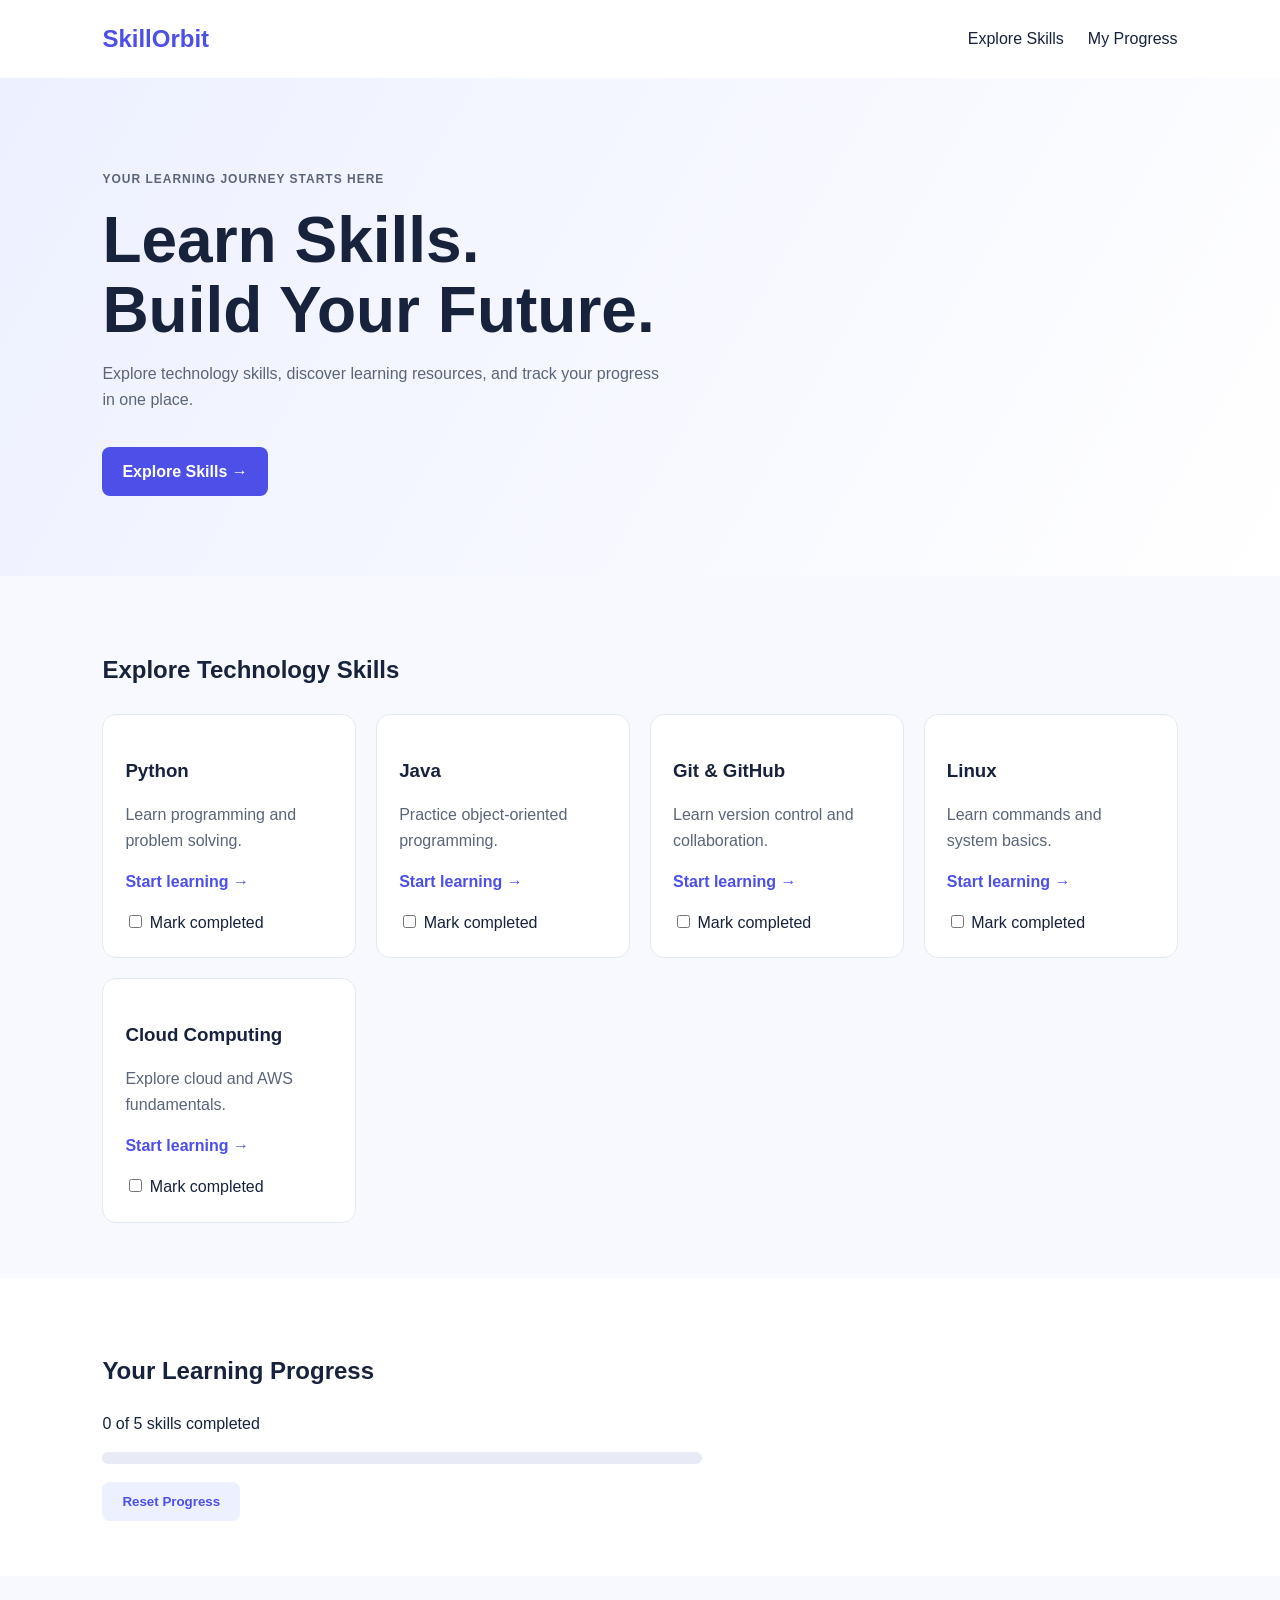
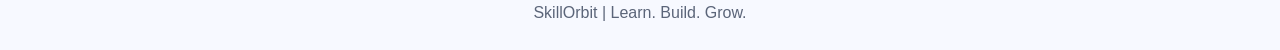
==== index.html @ 158125c5 "Build SkillOrbit website" ====
<!DOCTYPE html>
<html lang="en">
<head>
    <meta charset="UTF-8">
    <meta name="viewport" content="width=device-width, initial-scale=1.0">
    <title>SkillOrbit - Learn and Grow</title>
    <link rel="stylesheet" href="style.css">
</head>
<body>

    <header class="navbar">
        <a href="#" class="logo">SkillOrbit</a>
        <nav>
            <a href="#skills">Explore Skills</a>
            <a href="#progress">My Progress</a>
        </nav>
    </header>

    <main>
        <section class="hero">
            <p class="eyebrow">YOUR LEARNING JOURNEY STARTS HERE</p>
            <h1>Learn Skills.<br>Build Your Future.</h1>
            <p>
                Explore technology skills, discover learning resources,
                and track your progress in one place.
            </p>
            <a class="primary-btn" href="#skills">Explore Skills →</a>
        </section>

        <section id="skills" class="section">
            <h2>Explore Technology Skills</h2>
            <div id="skill-list" class="skill-grid"></div>
        </section>

        <section id="progress" class="section progress-section">
            <h2>Your Learning Progress</h2>
            <p id="progress-text">0 of 5 skills completed</p>

            <div class="progress-track">
                <div id="progress-bar"></div>
            </div>

            <button id="reset-btn">Reset Progress</button>
        </section>
    </main>

    <footer>
        SkillOrbit | Learn. Build. Grow.
    </footer>

    <script src="script.js"></script>
</body>
</html>
---- style.css ----
* {
    box-sizing: border-box;
}

html {
    scroll-behavior: smooth;
}

body {
    margin: 0;
    font-family: Arial, sans-serif;
    color: #17233c;
    background: #f7f9ff;
    line-height: 1.6;
}

.navbar {
    display: flex;
    justify-content: space-between;
    align-items: center;
    padding: 20px 8%;
    background: white;
}

.logo {
    font-size: 24px;
    font-weight: bold;
    color: #4c4fe8;
    text-decoration: none;
}

nav {
    display: flex;
    gap: 24px;
}

nav a {
    color: #17233c;
    text-decoration: none;
}

.hero {
    padding: 80px 8%;
    background: linear-gradient(120deg, #edf0ff, white);
}

.hero h1 {
    font-size: clamp(38px, 6vw, 64px);
    line-height: 1.1;
    margin: 15px 0;
}

.hero p {
    max-width: 560px;
    color: #5b6579;
}

.eyebrow {
    color: #4c4fe8;
    font-weight: bold;
    letter-spacing: 1px;
    font-size: 12px;
}

.primary-btn,
button {
    display: inline-block;
    margin-top: 18px;
    padding: 12px 20px;
    border: none;
    border-radius: 8px;
    cursor: pointer;
    text-decoration: none;
    font-weight: bold;
}

.primary-btn {
    color: white;
    background: #4c4fe8;
}

button {
    color: #4c4fe8;
    background: #edf0ff;
}

.section {
    padding: 55px 8%;
}

.skill-grid {
    display: grid;
    grid-template-columns: repeat(auto-fit, minmax(210px, 1fr));
    gap: 20px;
    margin-top: 25px;
}

.skill-card {
    padding: 22px;
    background: white;
    border: 1px solid #e4e8f2;
    border-radius: 14px;
}

.skill-card h3 {
    margin-bottom: 8px;
}

.skill-card p {
    color: #5b6579;
}

.skill-card a {
    color: #4c4fe8;
    font-weight: bold;
    text-decoration: none;
}

.skill-card label {
    display: block;
    margin-top: 15px;
    cursor: pointer;
}

.progress-section {
    background: white;
}

.progress-track {
    height: 12px;
    max-width: 600px;
    overflow: hidden;
    background: #e8ebf5;
    border-radius: 10px;
}

#progress-bar {
    width: 0;
    height: 100%;
    background: #4c4fe8;
    transition: width 0.3s;
}

footer {
    padding: 24px;
    text-align: center;
    color: #5b6579;
}

@media (max-width: 520px) {
    .navbar {
        align-items: flex-start;
        gap: 12px;
        flex-direction: column;
    }
}
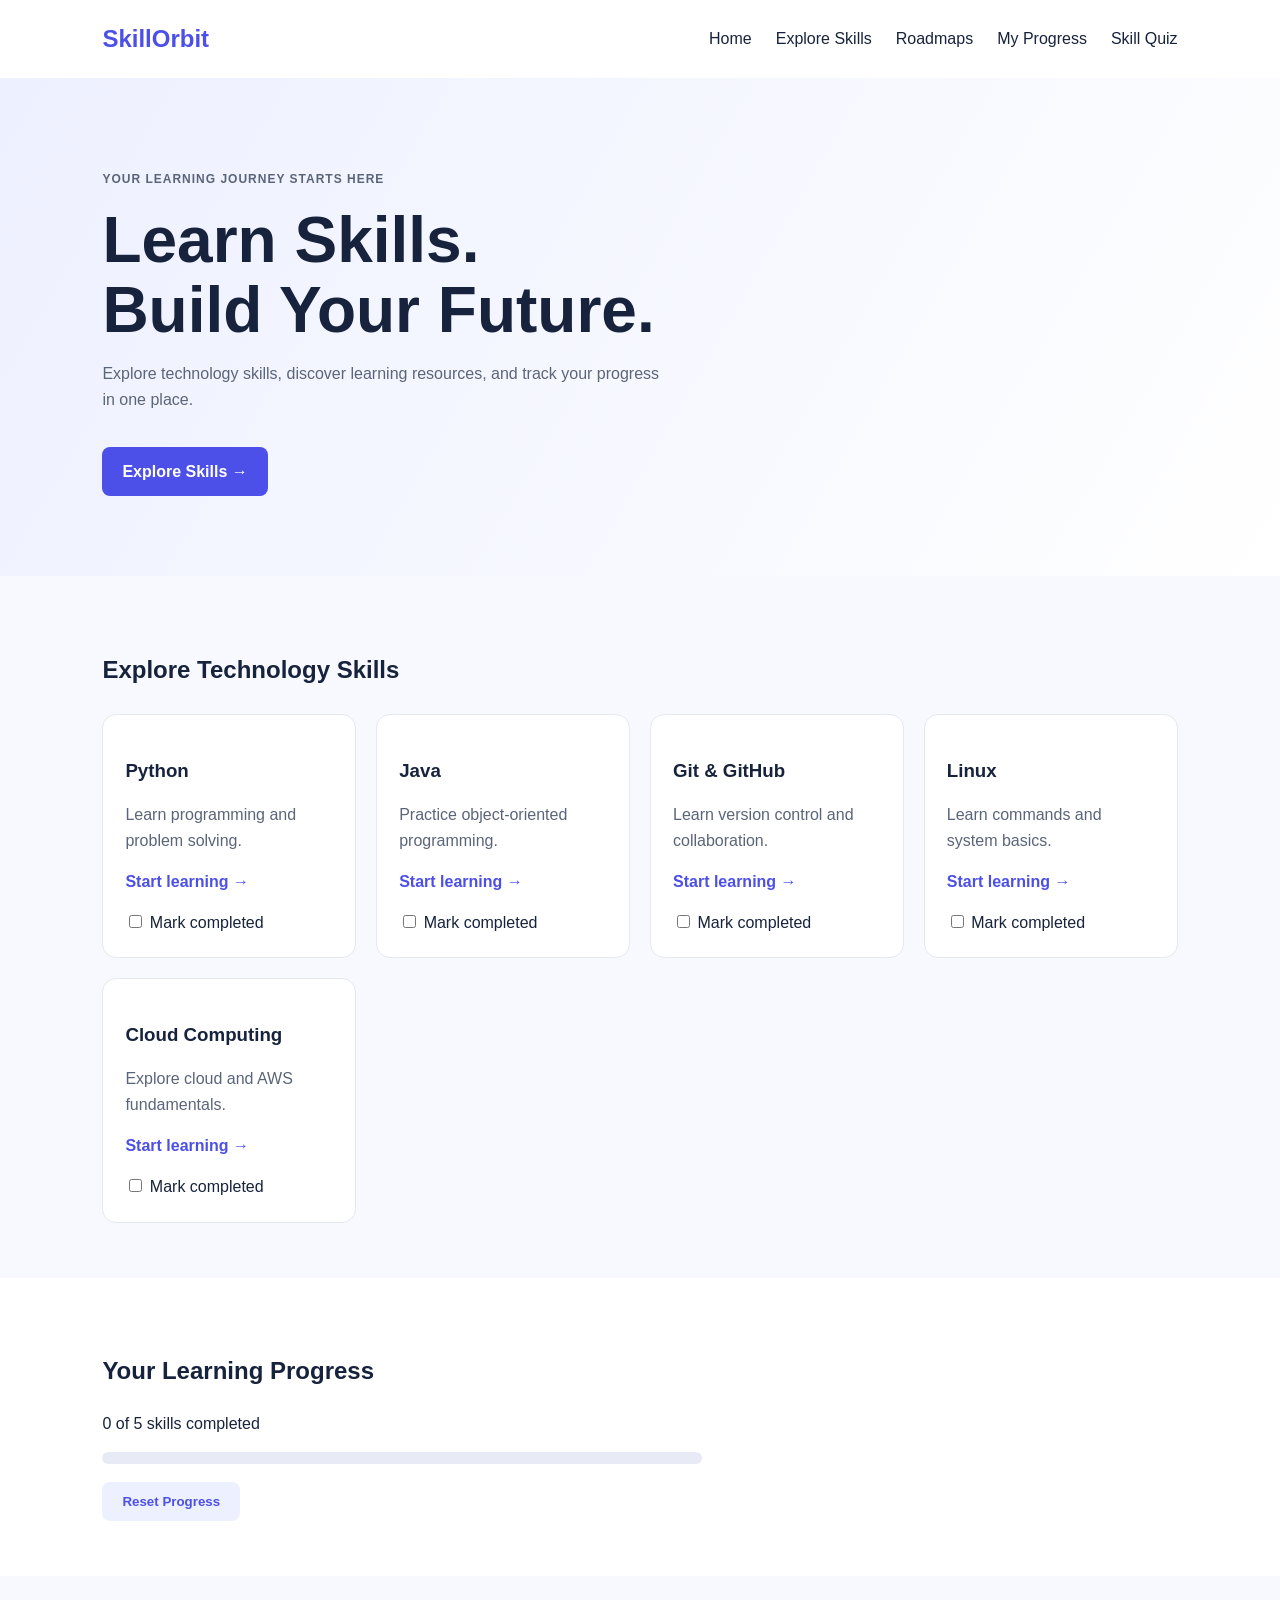
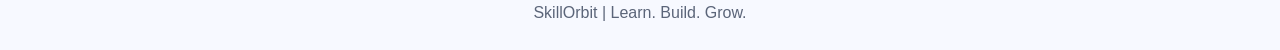
==== commit 1a9f2068: "Connect website navigation and expand tests" ====
--- a/index.html
+++ b/index.html
@@ -9,13 +9,20 @@
 </head>
 <body>
 
-    <header class="navbar">
-        <a href="#" class="logo">SkillOrbit</a>
-        <nav>
-            <a href="#skills">Explore Skills</a>
-            <a href="#progress">My Progress</a>
-        </nav>
-    </header>
+    
+
+<header class="navbar">
+    <a href="index.html" class="logo">SkillOrbit</a>
+    <nav>
+        <a href="index.html">Home</a>
+        <a href="skills.html">Explore Skills</a>
+        <a href="roadmaps.html">Roadmaps</a>
+        <a href="progress.html">My Progress</a>
+        <a href="quiz.html">Skill Quiz</a>
+    </nav>
+</header>
+
+
 
     <main>
         <section class="hero">
